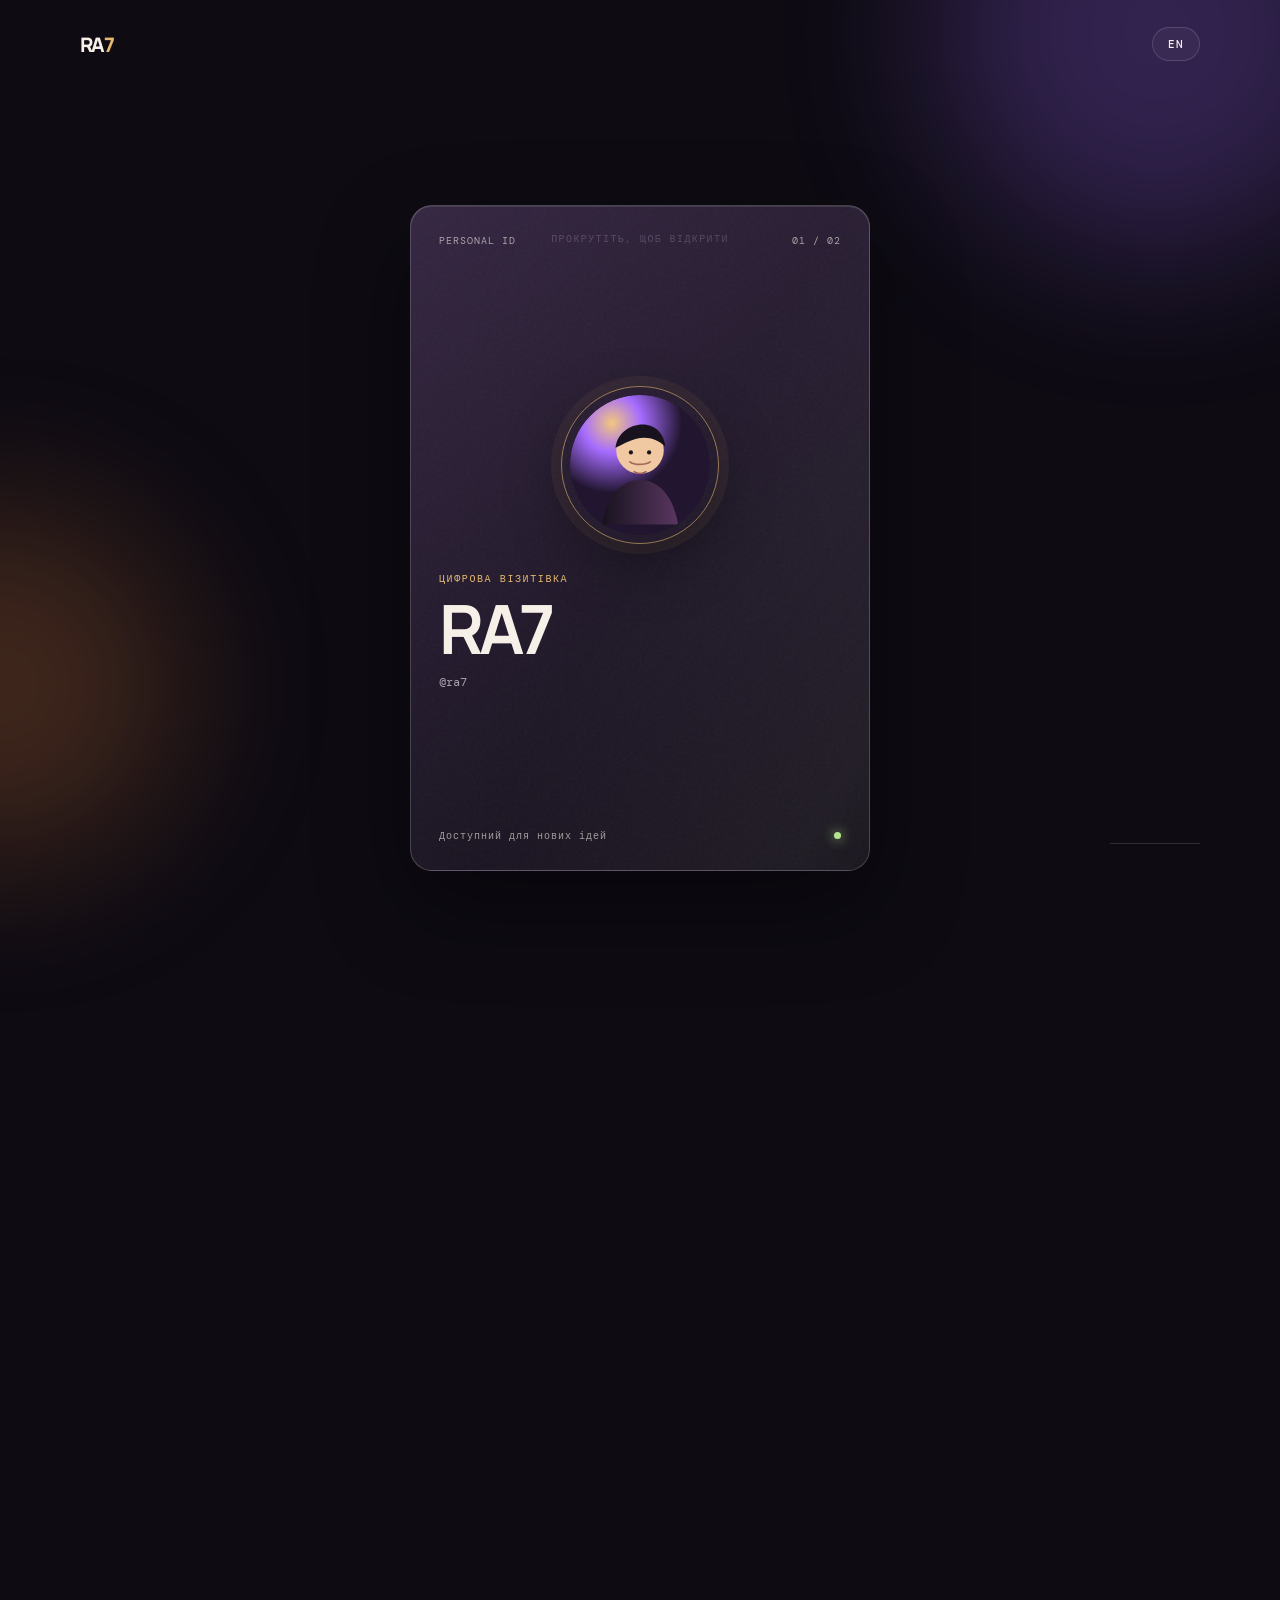
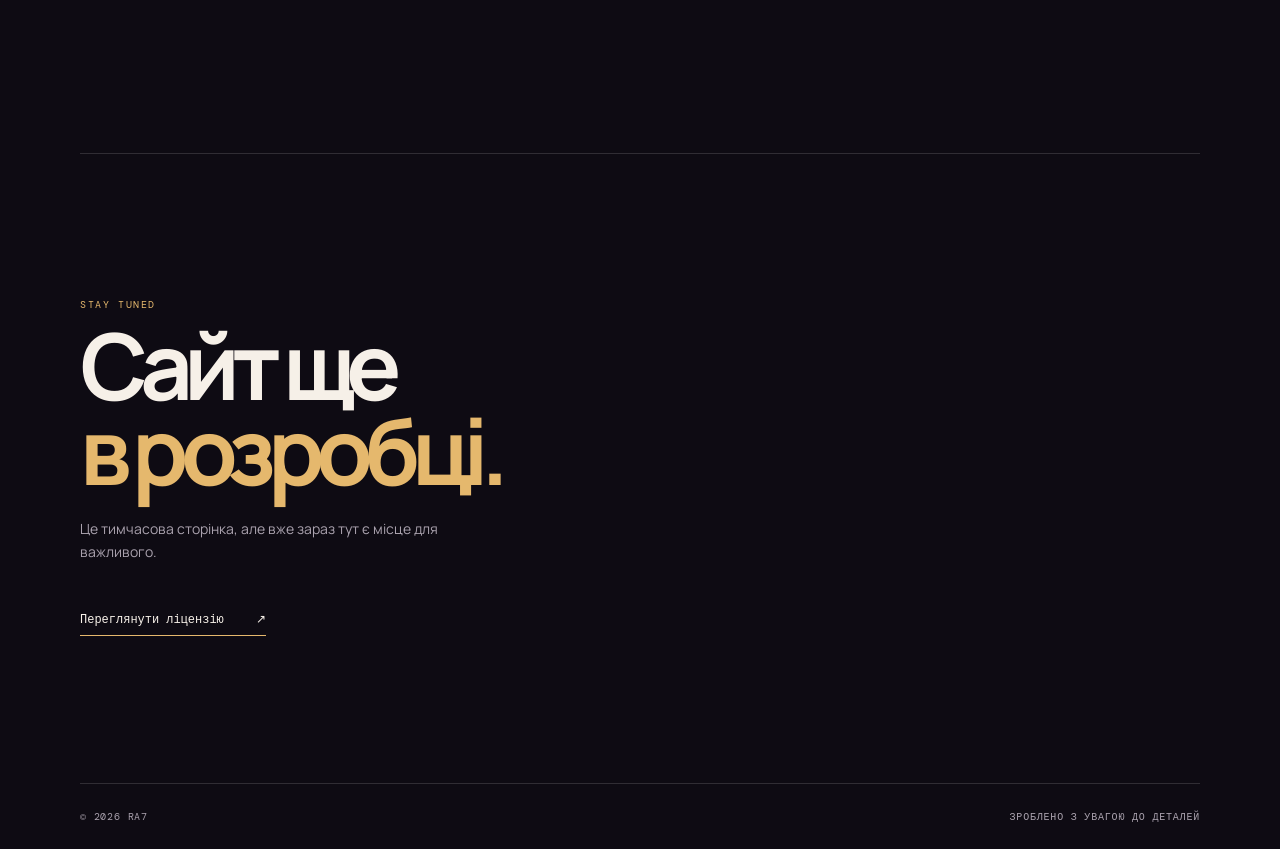
==== index.html @ 9a55452e "test" ====
<!doctype html>
<html lang="uk">
<head>
  <meta charset="UTF-8">
  <meta name="viewport" content="width=device-width, initial-scale=1.0">
  <meta name="theme-color" content="#0e0b13">
  <meta name="description" content="RA7 — персональна цифрова візитівка.">
  <link rel="manifest" href="/manifest.json">
  <link rel="icon" href="/assets/avatar.svg" type="image/svg+xml">
  <link rel="stylesheet" href="/styles.css">
  <title>RA7 — digital card</title>
</head>
<body data-page="home">
  <div class="ambient ambient-one"></div>
  <div class="ambient ambient-two"></div>
  <header class="topbar shell">
    <a class="brand" href="/" aria-label="RA7 — головна">RA<span>7</span></a>
    <button class="language-switch" type="button" aria-label="Змінити мову" data-language-toggle>EN</button>
  </header>

  <main>
    <section class="card-scroll" aria-label="Персональна картка">
      <div class="card-stage shell">
        <div class="card-hint" data-i18n="scrollHint">Прокрутіть, щоб відкрити</div>
        <article class="profile-card" data-card>
          <div class="card-face card-front">
            <div class="card-noise"></div>
            <div class="card-topline"><span>PERSONAL ID</span><span>01 / 02</span></div>
            <div class="portrait-wrap"><img src="/assets/avatar.svg" alt="Аватар профілю" data-profile-avatar></div>
            <div class="identity">
              <p class="eyebrow" data-i18n="eyebrow">Цифрова візитівка</p>
              <h1 data-profile-name>RA7</h1>
              <p class="handle" data-profile-handle>@ra7</p>
            </div>
            <div class="card-footer"><span data-i18n="available">Доступний для нових ідей</span><span class="status-dot"></span></div>
          </div>
          <div class="card-face card-back">
            <div class="card-noise"></div>
            <div class="card-topline"><span>PROFILE NOTES</span><span>02 / 02</span></div>
            <div class="back-content">
              <p class="eyebrow" data-i18n="aboutLabel">Коротко про мене</p>
              <h2 data-i18n="aboutTitle">Створюю речі,<br><em>які хочеться</em><br>відкрити.</h2>
              <p class="bio" data-i18n="bio">Розробник і дослідник цифрових продуктів. Люблю ясні інтерфейси, сильні ідеї та деталі, які залишаються з вами.</p>
              <div class="contacts">
                <a href="https://github.com/ra7" target="_blank" rel="noreferrer"><span>GitHub</span><span>↗</span></a>
                <a href="https://www.instagram.com/ruslan_a7" target="_blank" rel="noreferrer"><span>Instagram</span><span>↗</span></a>
                <a href="/license"><span data-i18n="licenseLink">Ліцензія</span><span>↗</span></a>
              </div>
            </div>
            <div class="card-footer"><span>RA7 / 2026</span><span>✦</span></div>
          </div>
        </article>
        <div class="scroll-progress"><span data-progress></span></div>
      </div>
    </section>

    <section class="under-card shell">
      <p class="section-kicker">STAY TUNED</p>
      <h2 data-i18n="buildingTitle">Сайт ще<br><em>в розробці.</em></h2>
      <p data-i18n="buildingText">Це тимчасова сторінка, але вже зараз тут є місце для важливого.</p>
      <a class="text-link" href="/license"><span data-i18n="readLicense">Переглянути ліцензію</span><span>↗</span></a>
    </section>
  </main>

  <footer class="site-footer shell"><span>© 2026 RA7</span><span data-i18n="footerText">Зроблено з увагою до деталей</span></footer>
  <script src="/app.js" defer></script>
</body>
</html>
---- styles.css ----
@import url('https://fonts.googleapis.com/css2?family=DM+Mono:wght@400;500&family=Manrope:wght@400;500;600;700;800&display=swap');

:root { --ink: #f6f0e8; --muted: #aaa2ae; --bg: #0e0b13; --panel: rgba(31, 24, 39, .66); --line: rgba(255,255,255,.14); --gold: #e5b86d; --violet: #9d6aff; --ease: cubic-bezier(.22,.61,.36,1); }
* { box-sizing: border-box; }
html { scroll-behavior: smooth; }
body { margin: 0; min-width: 320px; color: var(--ink); background: var(--bg); font-family: 'Manrope', sans-serif; overflow-x: hidden; }
a { color: inherit; text-decoration: none; }
button { font: inherit; color: inherit; }
.shell { width: min(1120px, calc(100% - 48px)); margin: 0 auto; }
.ambient { position: fixed; z-index: -1; pointer-events: none; filter: blur(80px); opacity: .25; border-radius: 50%; }
.ambient-one { width: 35vw; height: 35vw; top: -15vw; right: -8vw; background: var(--violet); }
.ambient-two { width: 28vw; height: 28vw; bottom: 4vh; left: -14vw; background: #d77c39; }
.topbar { height: 88px; display: flex; justify-content: space-between; align-items: center; position: relative; z-index: 2; }
.brand { font-size: 20px; font-weight: 800; letter-spacing: -.08em; }
.brand span { color: var(--gold); }
.language-switch { cursor: pointer; border: 1px solid var(--line); background: rgba(255,255,255,.04); border-radius: 99px; padding: 9px 15px; font: 500 11px 'DM Mono', monospace; letter-spacing: .1em; transition: .25s ease; }
.language-switch:hover { border-color: var(--gold); color: var(--gold); }
.card-scroll { height: 185vh; }
.card-stage { position: sticky; top: 0; height: 100vh; display: grid; place-items: center; perspective: 1800px; }
.card-hint { position: absolute; top: 16vh; color: var(--muted); font: 10px 'DM Mono', monospace; letter-spacing: .14em; text-transform: uppercase; transition: opacity .4s; }
.profile-card { width: min(460px, calc(100vw - 48px)); aspect-ratio: .69; position: relative; transform-style: preserve-3d; transform: rotateY(calc(var(--turn, 0) * 180deg)) rotateX(calc(var(--tilt, 0) * 1deg)) translateY(calc(var(--lift, 0) * -1px)); transition: transform .1s linear; }
.card-face { position: absolute; inset: 0; border: 1px solid rgba(255,255,255,.22); border-radius: 22px; overflow: hidden; backface-visibility: hidden; display: flex; flex-direction: column; padding: 28px; background: linear-gradient(145deg, rgba(68,49,84,.72), rgba(16,13,21,.86)); box-shadow: 0 35px 90px rgba(0,0,0,.42), inset 0 1px 0 rgba(255,255,255,.1); }
.card-face::after { content: ''; position: absolute; inset: 0; opacity: .11; pointer-events: none; background-image: linear-gradient(120deg, transparent 28%, rgba(255,255,255,.5) 50%, transparent 72%); background-size: 250% 100%; animation: sheen 8s var(--ease) infinite; }
.card-back { transform: rotateY(180deg); background: linear-gradient(145deg, rgba(28,23,39,.95), rgba(57,38,54,.78)); }
.card-noise { position: absolute; inset: 0; opacity: .07; background-image: url("data:image/svg+xml,%3Csvg viewBox='0 0 180 180' xmlns='http://www.w3.org/2000/svg'%3E%3Cfilter id='n'%3E%3CfeTurbulence type='fractalNoise' baseFrequency='.8' numOctaves='3' stitchTiles='stitch'/%3E%3C/filter%3E%3Crect width='100%25' height='100%25' filter='url(%23n)' opacity='.55'/%3E%3C/svg%3E"); pointer-events: none; }
.card-topline, .card-footer { position: relative; z-index: 1; display: flex; justify-content: space-between; font: 10px 'DM Mono', monospace; letter-spacing: .1em; color: rgba(246,240,232,.62); }
.portrait-wrap { position: relative; z-index: 1; width: 158px; height: 158px; margin: auto auto 28px; border: 1px solid rgba(229,184,109,.6); padding: 8px; border-radius: 50%; box-shadow: 0 0 0 10px rgba(229,184,109,.06), 0 20px 55px rgba(0,0,0,.35); }
.portrait-wrap img { display: block; width: 100%; height: 100%; border-radius: 50%; object-fit: cover; }
.identity { position: relative; z-index: 1; }
.eyebrow, .section-kicker { margin: 0 0 12px; color: var(--gold); font: 10px 'DM Mono', monospace; letter-spacing: .16em; text-transform: uppercase; }
h1, h2, p { margin-top: 0; }
.identity h1 { margin: 0; font-size: clamp(44px, 8vw, 68px); line-height: .92; letter-spacing: -.08em; }
.handle { margin: 14px 0 0; color: var(--muted); font: 12px 'DM Mono', monospace; }
.card-footer { margin-top: auto; align-items: center; }
.status-dot { width: 7px; height: 7px; display: block; border-radius: 50%; background: #b4e58e; box-shadow: 0 0 12px #b4e58e; }
.back-content { position: relative; z-index: 1; margin: auto 0; }
.back-content h2 { margin: 0 0 24px; font-size: clamp(30px, 5vw, 43px); line-height: 1.03; letter-spacing: -.07em; }
em { color: var(--gold); font-style: normal; }
.bio { max-width: 320px; color: var(--muted); font-size: 13px; line-height: 1.65; }
.contacts { margin-top: 30px; border-top: 1px solid var(--line); }
.contacts a { display: flex; justify-content: space-between; padding: 13px 0; border-bottom: 1px solid var(--line); font-size: 12px; transition: color .2s; }
.contacts a:hover, .text-link:hover { color: var(--gold); }
.scroll-progress { position: absolute; right: 0; bottom: 16vh; height: 1px; width: 90px; background: var(--line); }
.scroll-progress span { display: block; width: 0; height: 100%; background: var(--gold); }
.under-card { min-height: 70vh; padding: 16vh 0 10vh; border-top: 1px solid var(--line); }
.under-card h2 { max-width: 600px; margin-bottom: 25px; font-size: clamp(44px, 8vw, 92px); line-height: .92; letter-spacing: -.09em; }
.under-card > p:not(.section-kicker) { max-width: 360px; color: var(--muted); line-height: 1.65; font-size: 14px; }
.text-link { display: inline-flex; gap: 32px; margin-top: 34px; padding-bottom: 8px; border-bottom: 1px solid var(--gold); font: 12px 'DM Mono', monospace; }
.site-footer { display: flex; justify-content: space-between; padding: 26px 0; color: var(--muted); border-top: 1px solid var(--line); font: 10px 'DM Mono', monospace; letter-spacing: .08em; text-transform: uppercase; }
.license-page { min-height: calc(100vh - 150px); padding: 12vh 0 14vh; }
.license-heading { max-width: 720px; margin-bottom: 68px; }
.license-heading h1 { margin-bottom: 18px; font-size: clamp(56px, 11vw, 130px); line-height: .85; letter-spacing: -.1em; }
.license-heading > p:last-child { color: var(--muted); }
.license-paper { max-width: 760px; padding: clamp(28px, 6vw, 68px); border: 1px solid var(--line); border-radius: 16px; background: var(--panel); backdrop-filter: blur(20px); line-height: 1.75; color: #d7cfdc; }
.license-paper h1, .license-paper h2, .license-paper h3 { color: var(--ink); line-height: 1.1; letter-spacing: -.04em; }
.license-paper h1 { font-size: 34px; } .license-paper h2 { margin-top: 40px; font-size: 23px; }
.license-paper a { color: var(--gold); text-decoration: underline; text-underline-offset: 4px; }
.license-paper ul { padding-left: 20px; }
.floating-home, .floating-top { position: fixed; right: 24px; z-index: 3; display: inline-flex; gap: 15px; align-items: center; border: 1px solid var(--line); border-radius: 99px; background: rgba(18,14,24,.8); backdrop-filter: blur(16px); padding: 12px 17px; font: 11px 'DM Mono', monospace; transition: .25s ease; }
.floating-home { bottom: 24px; } .floating-top { bottom: 76px; cursor: pointer; opacity: 0; transform: translateY(10px); pointer-events: none; } .floating-top.is-visible { opacity: 1; transform: none; pointer-events: auto; }
.floating-home:hover, .floating-top:hover { border-color: var(--gold); color: var(--gold); }
@keyframes sheen { 0%, 35% { background-position: 150% 0; } 65%, 100% { background-position: -150% 0; } }
@media (max-width: 600px) { .shell { width: min(100% - 32px, 1120px); } .topbar { height: 72px; } .card-face { padding: 22px; } .portrait-wrap { width: 125px; height: 125px; } .card-hint { top: 11vh; } .scroll-progress { right: 16px; bottom: 12vh; width: 60px; } .site-footer { gap: 20px; flex-direction: column; } .license-page { padding-top: 8vh; } .license-heading { margin-bottom: 40px; } .floating-home, .floating-top { right: 16px; } }
@media (prefers-reduced-motion: reduce) { html { scroll-behavior: auto; } *, *::before, *::after { animation-duration: .01ms !important; transition-duration: .01ms !important; } }
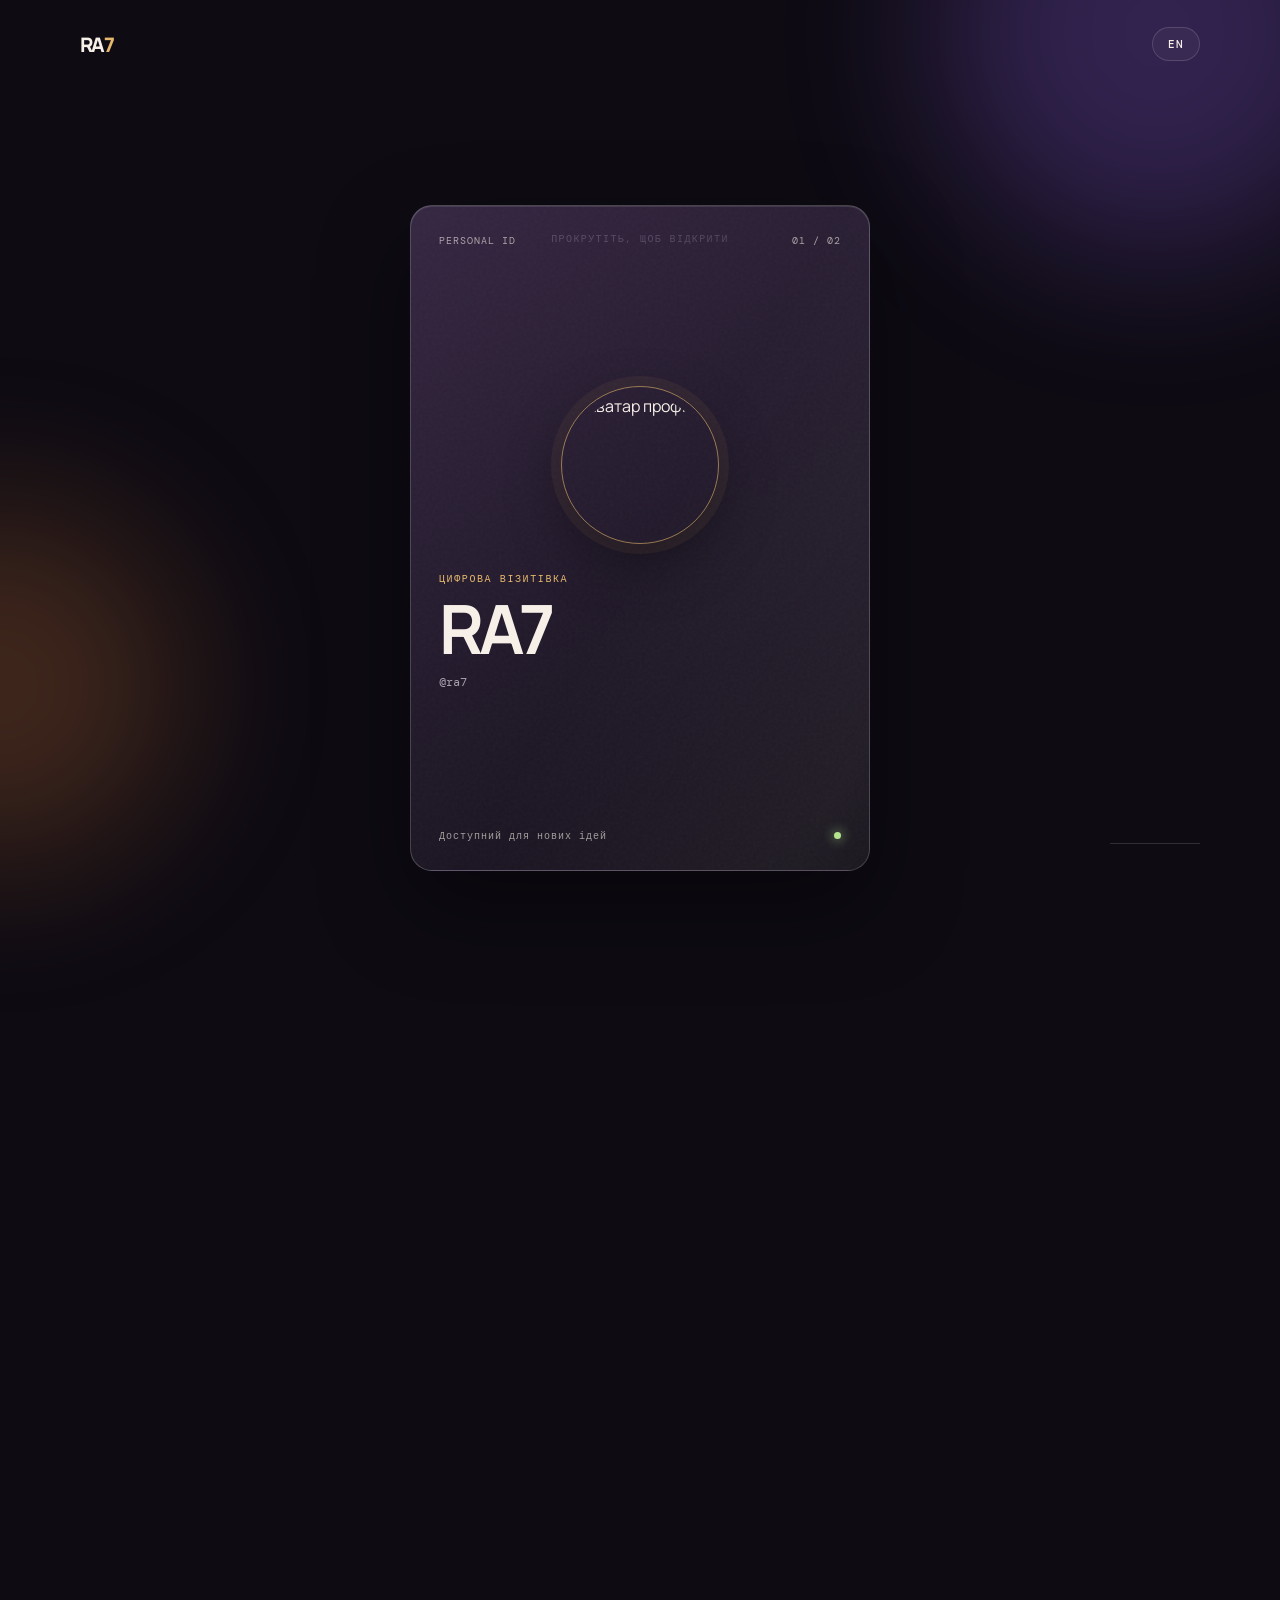
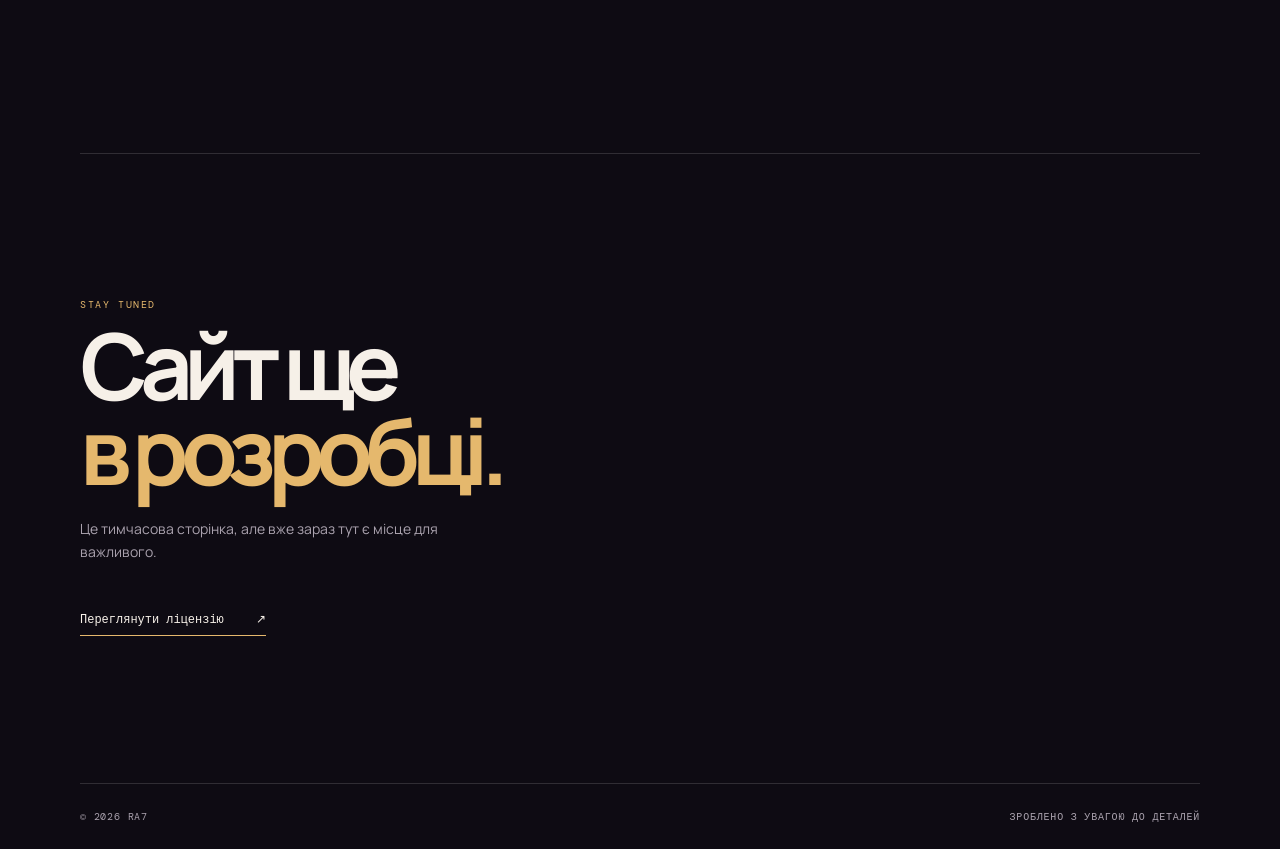
==== commit 942d0da2: "2" ====
--- a/index.html
+++ b/index.html
@@ -26,7 +26,7 @@
           <div class="card-face card-front">
             <div class="card-noise"></div>
             <div class="card-topline"><span>PERSONAL ID</span><span>01 / 02</span></div>
-            <div class="portrait-wrap"><img src="/assets/avatar.svg" alt="Аватар профілю" data-profile-avatar></div>
+            <div class="portrait-wrap"><img src="https://avatars.githubusercontent.com/u/169072120?v=4" alt="Аватар профілю" data-profile-avatar></div>
             <div class="identity">
               <p class="eyebrow" data-i18n="eyebrow">Цифрова візитівка</p>
               <h1 data-profile-name>RA7</h1>
@@ -42,7 +42,7 @@
               <h2 data-i18n="aboutTitle">Створюю речі,<br><em>які хочеться</em><br>відкрити.</h2>
               <p class="bio" data-i18n="bio">Розробник і дослідник цифрових продуктів. Люблю ясні інтерфейси, сильні ідеї та деталі, які залишаються з вами.</p>
               <div class="contacts">
-                <a href="https://github.com/ra7" target="_blank" rel="noreferrer"><span>GitHub</span><span>↗</span></a>
+                <a href="https://github.com/Ruslan-A7" target="_blank" rel="noreferrer"><span>GitHub</span><span>↗</span></a>
                 <a href="https://www.instagram.com/ruslan_a7" target="_blank" rel="noreferrer"><span>Instagram</span><span>↗</span></a>
                 <a href="/license"><span data-i18n="licenseLink">Ліцензія</span><span>↗</span></a>
               </div>
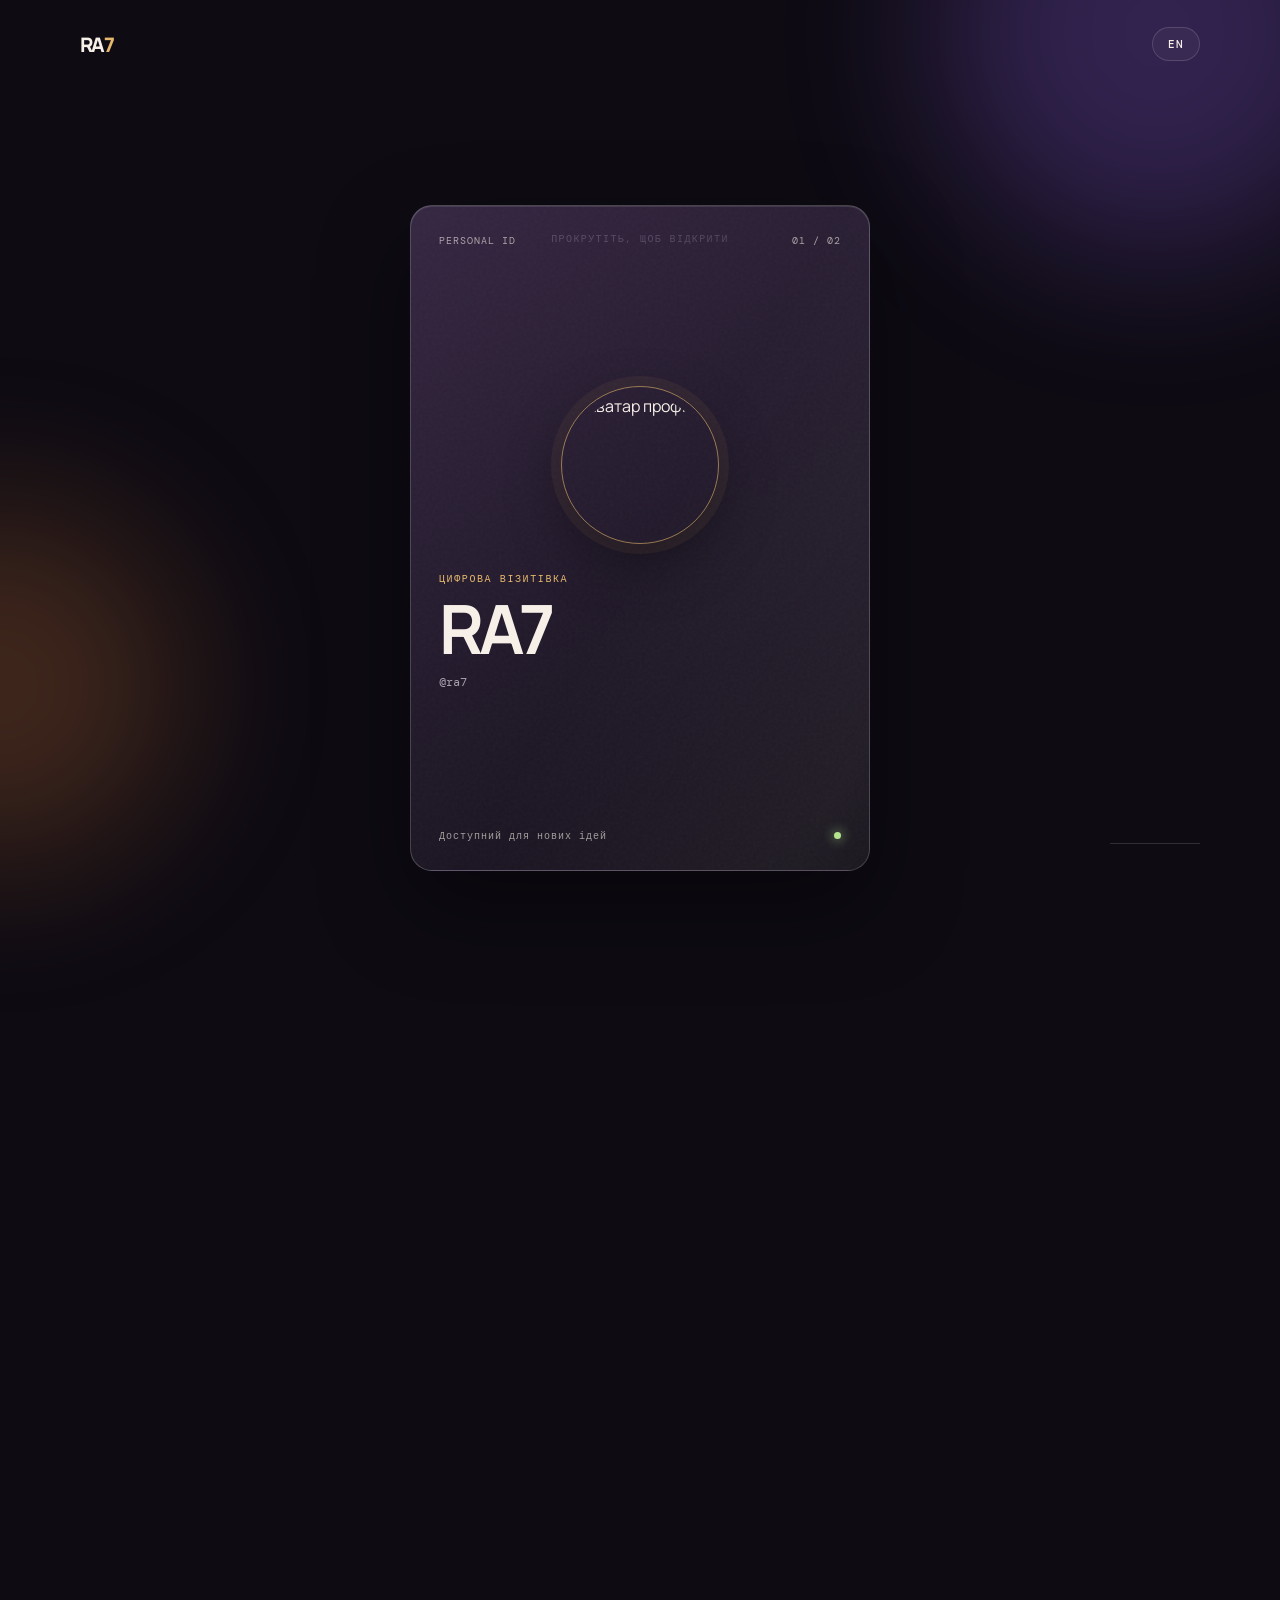
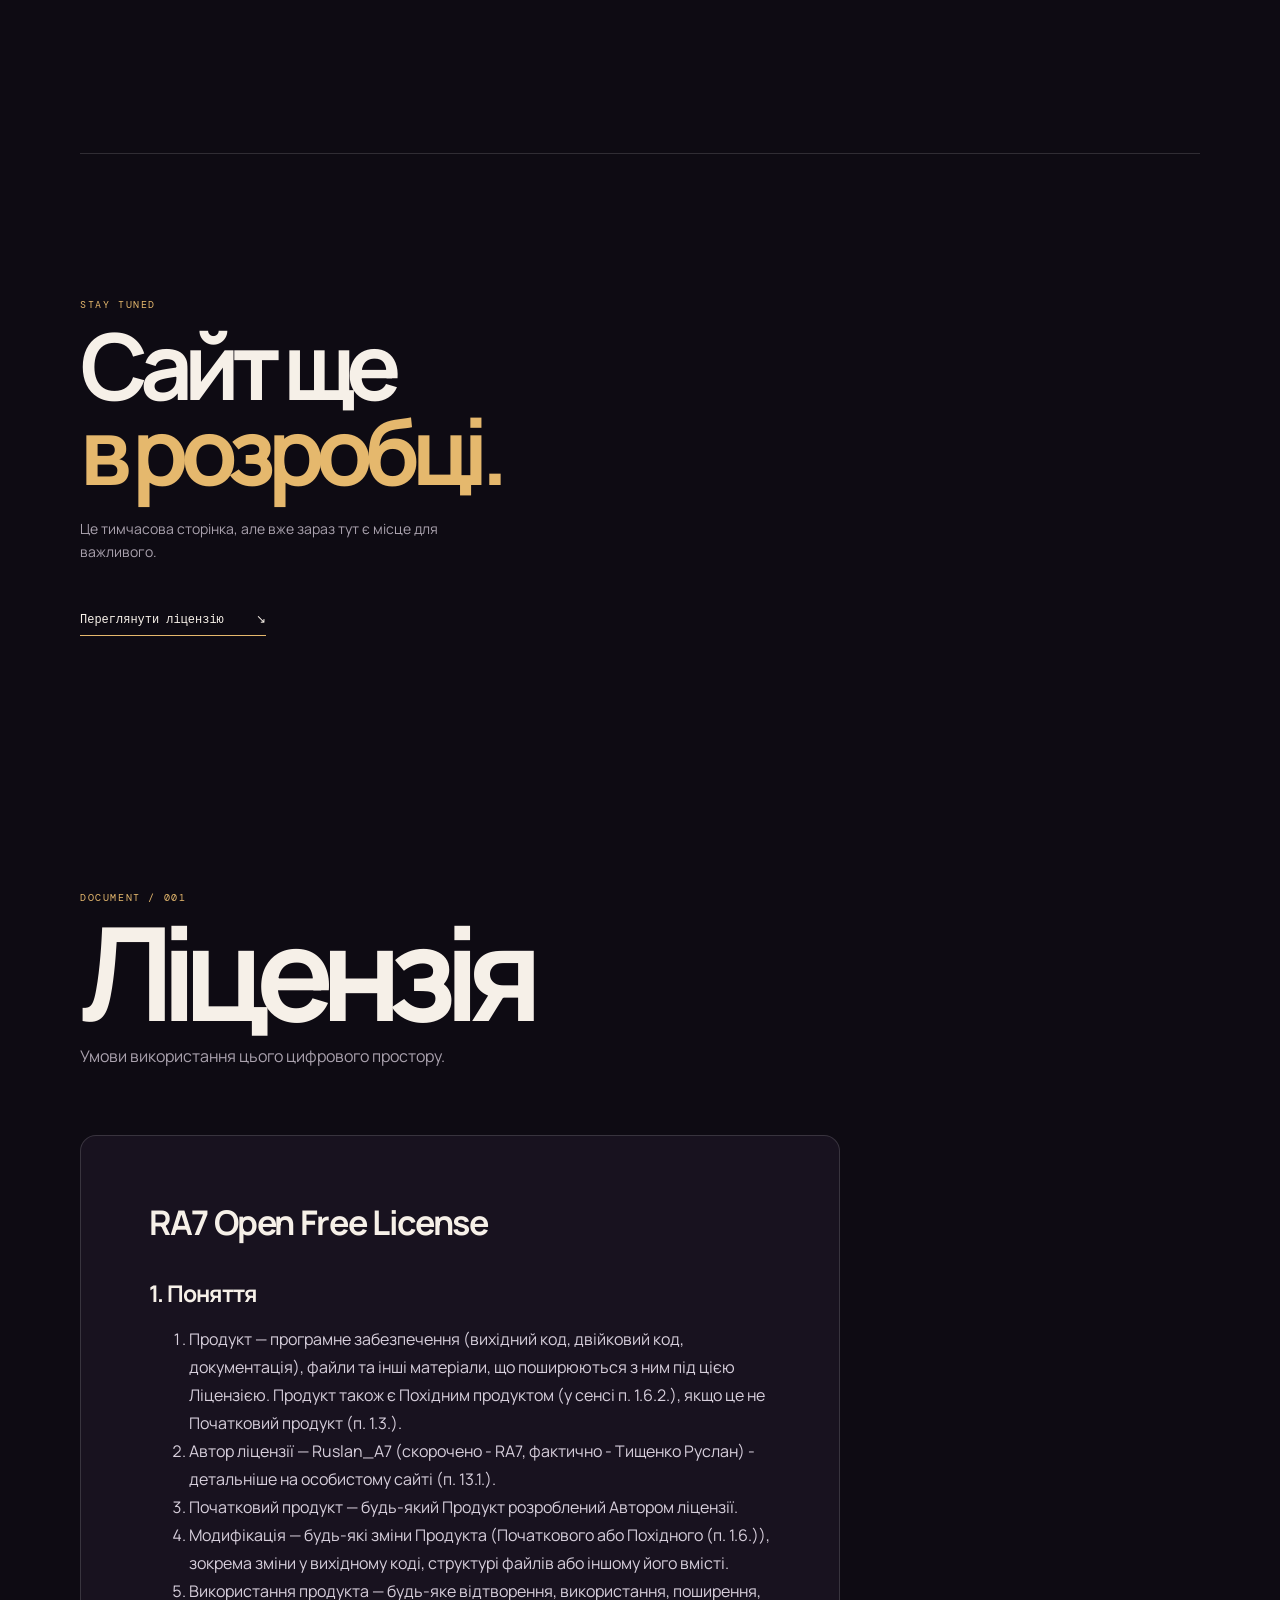
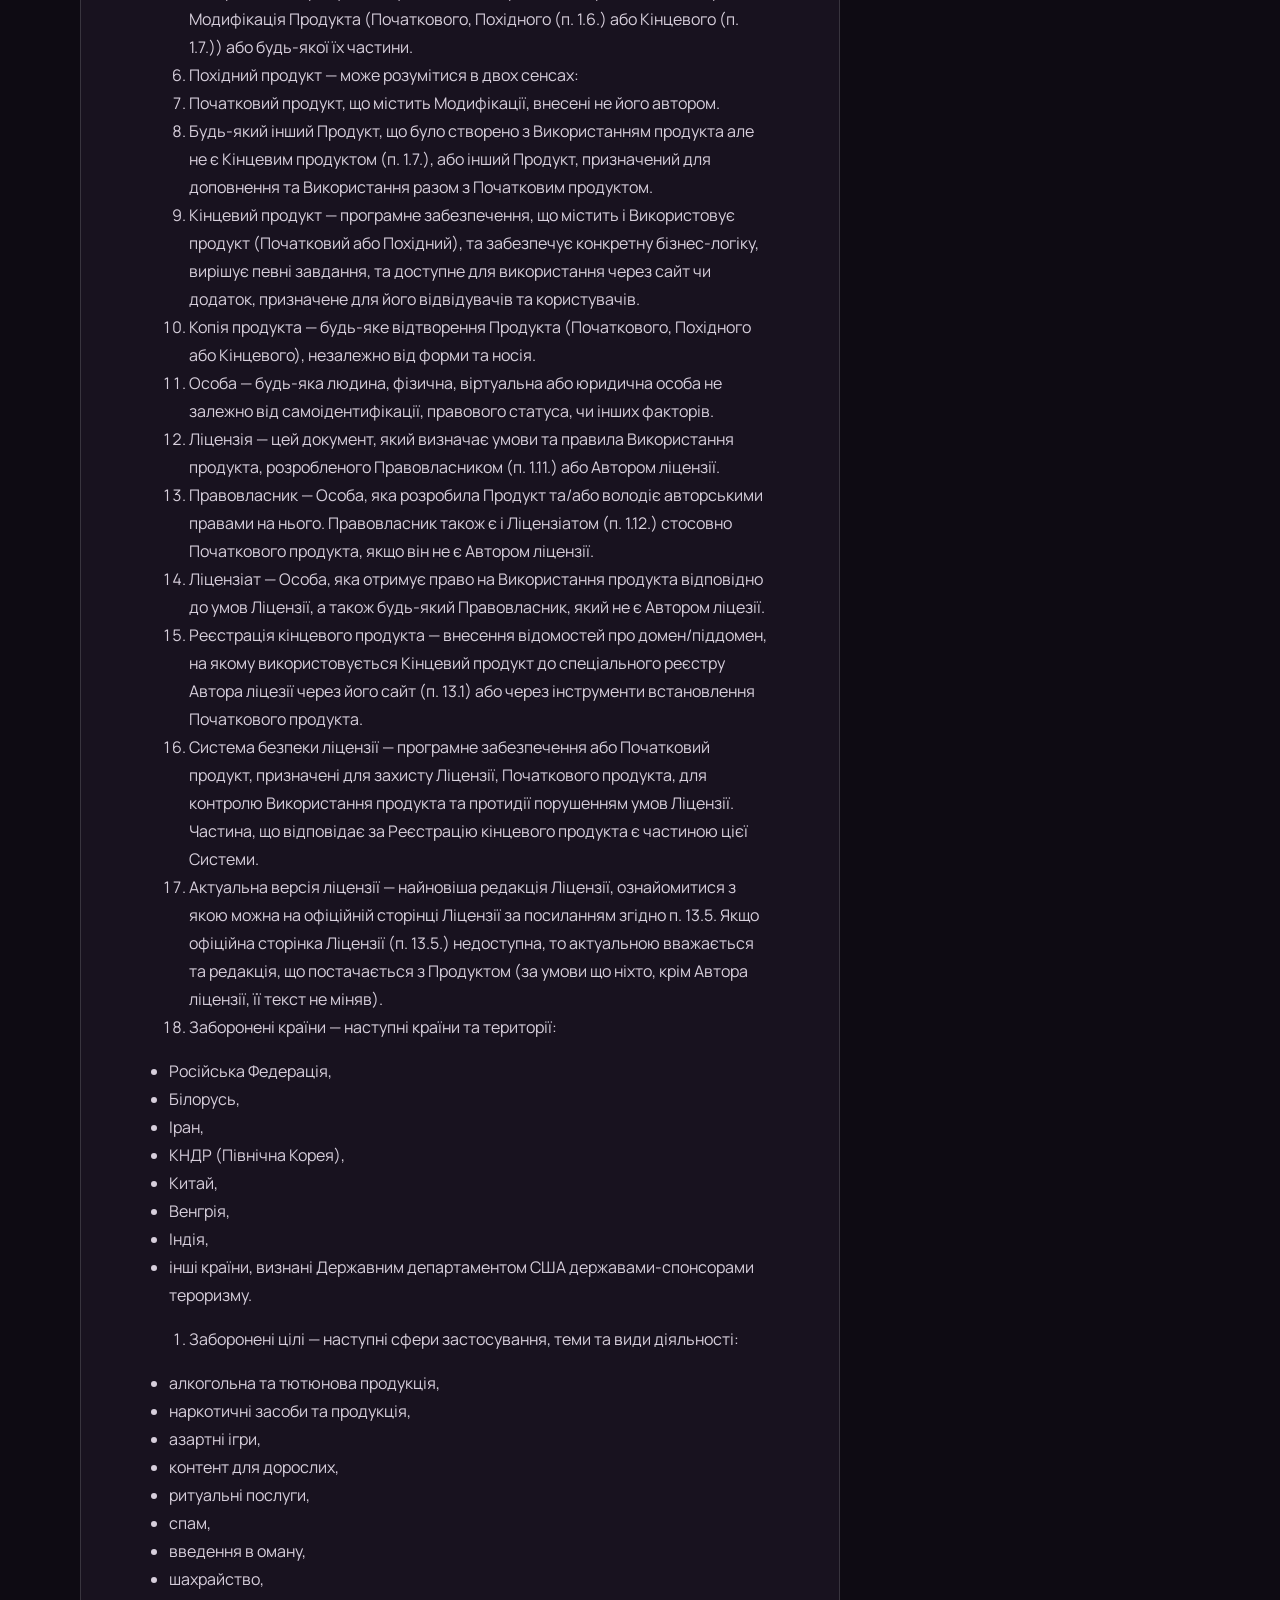
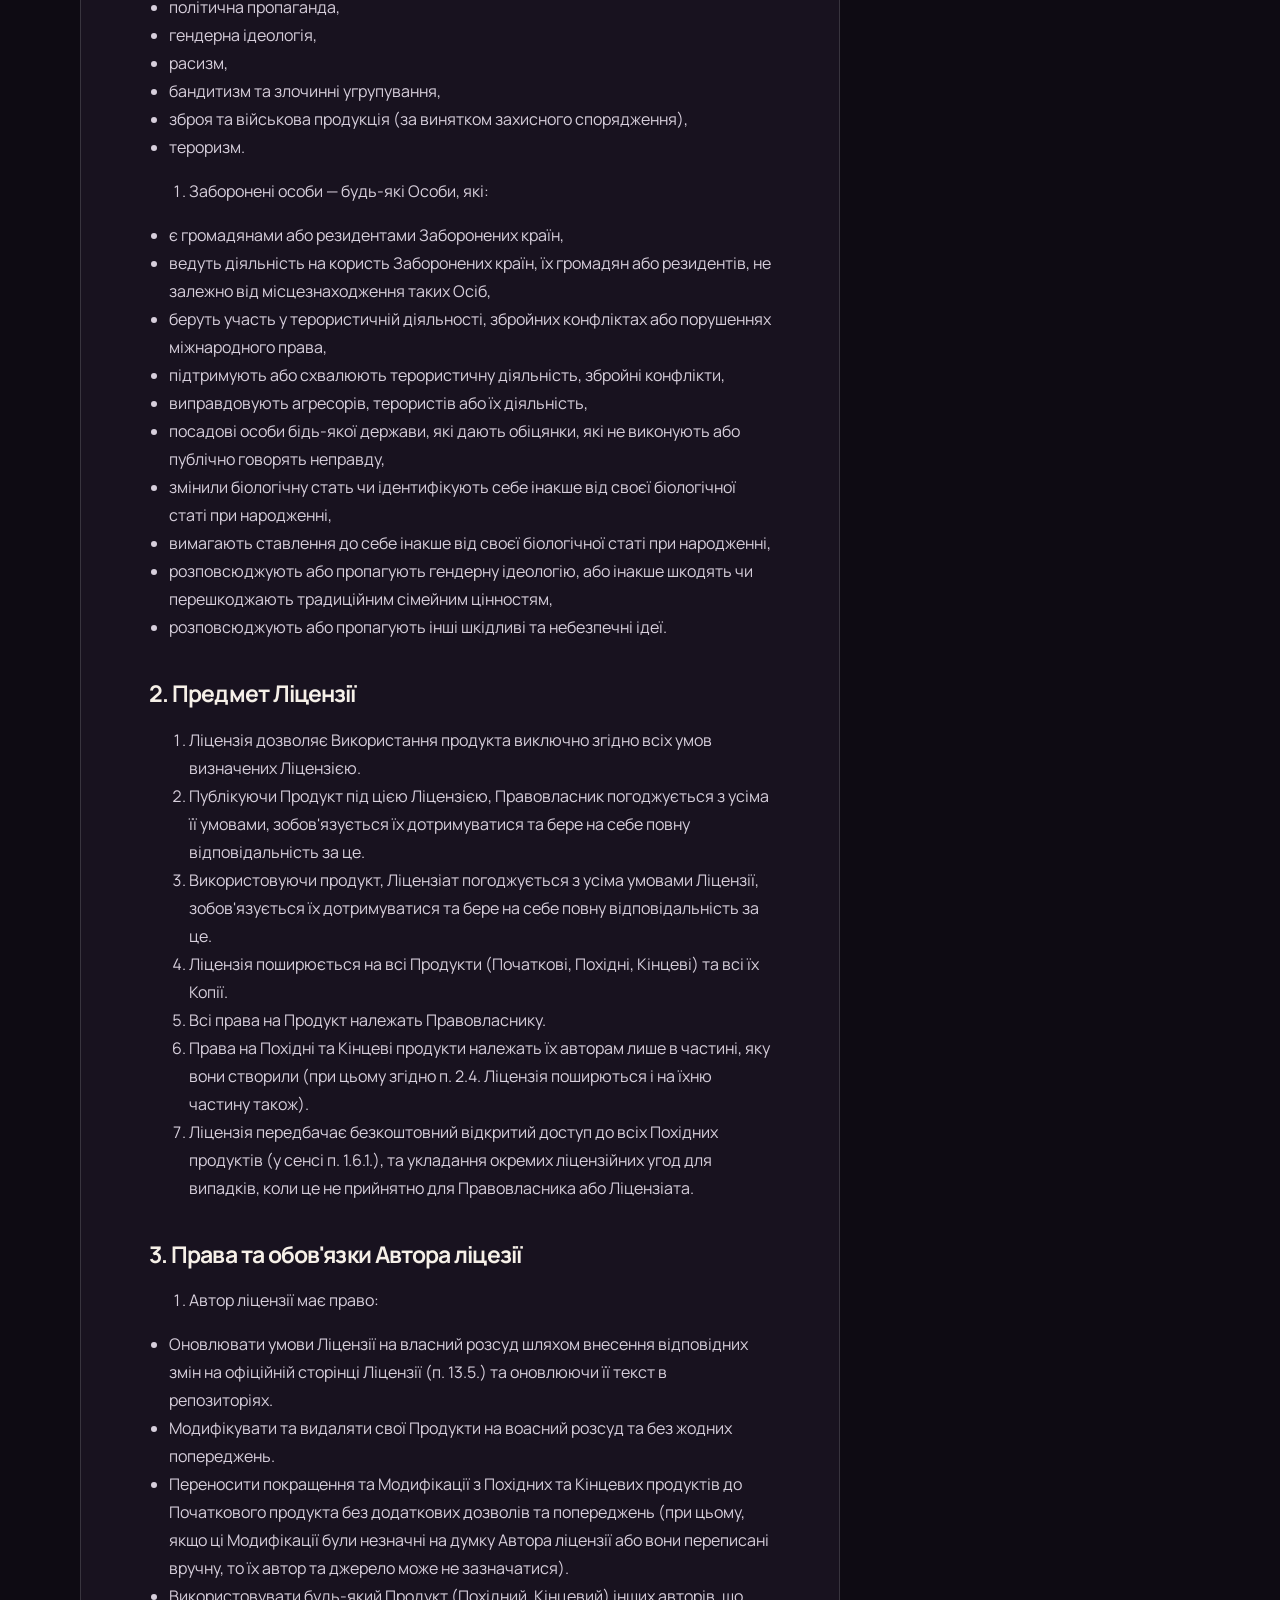
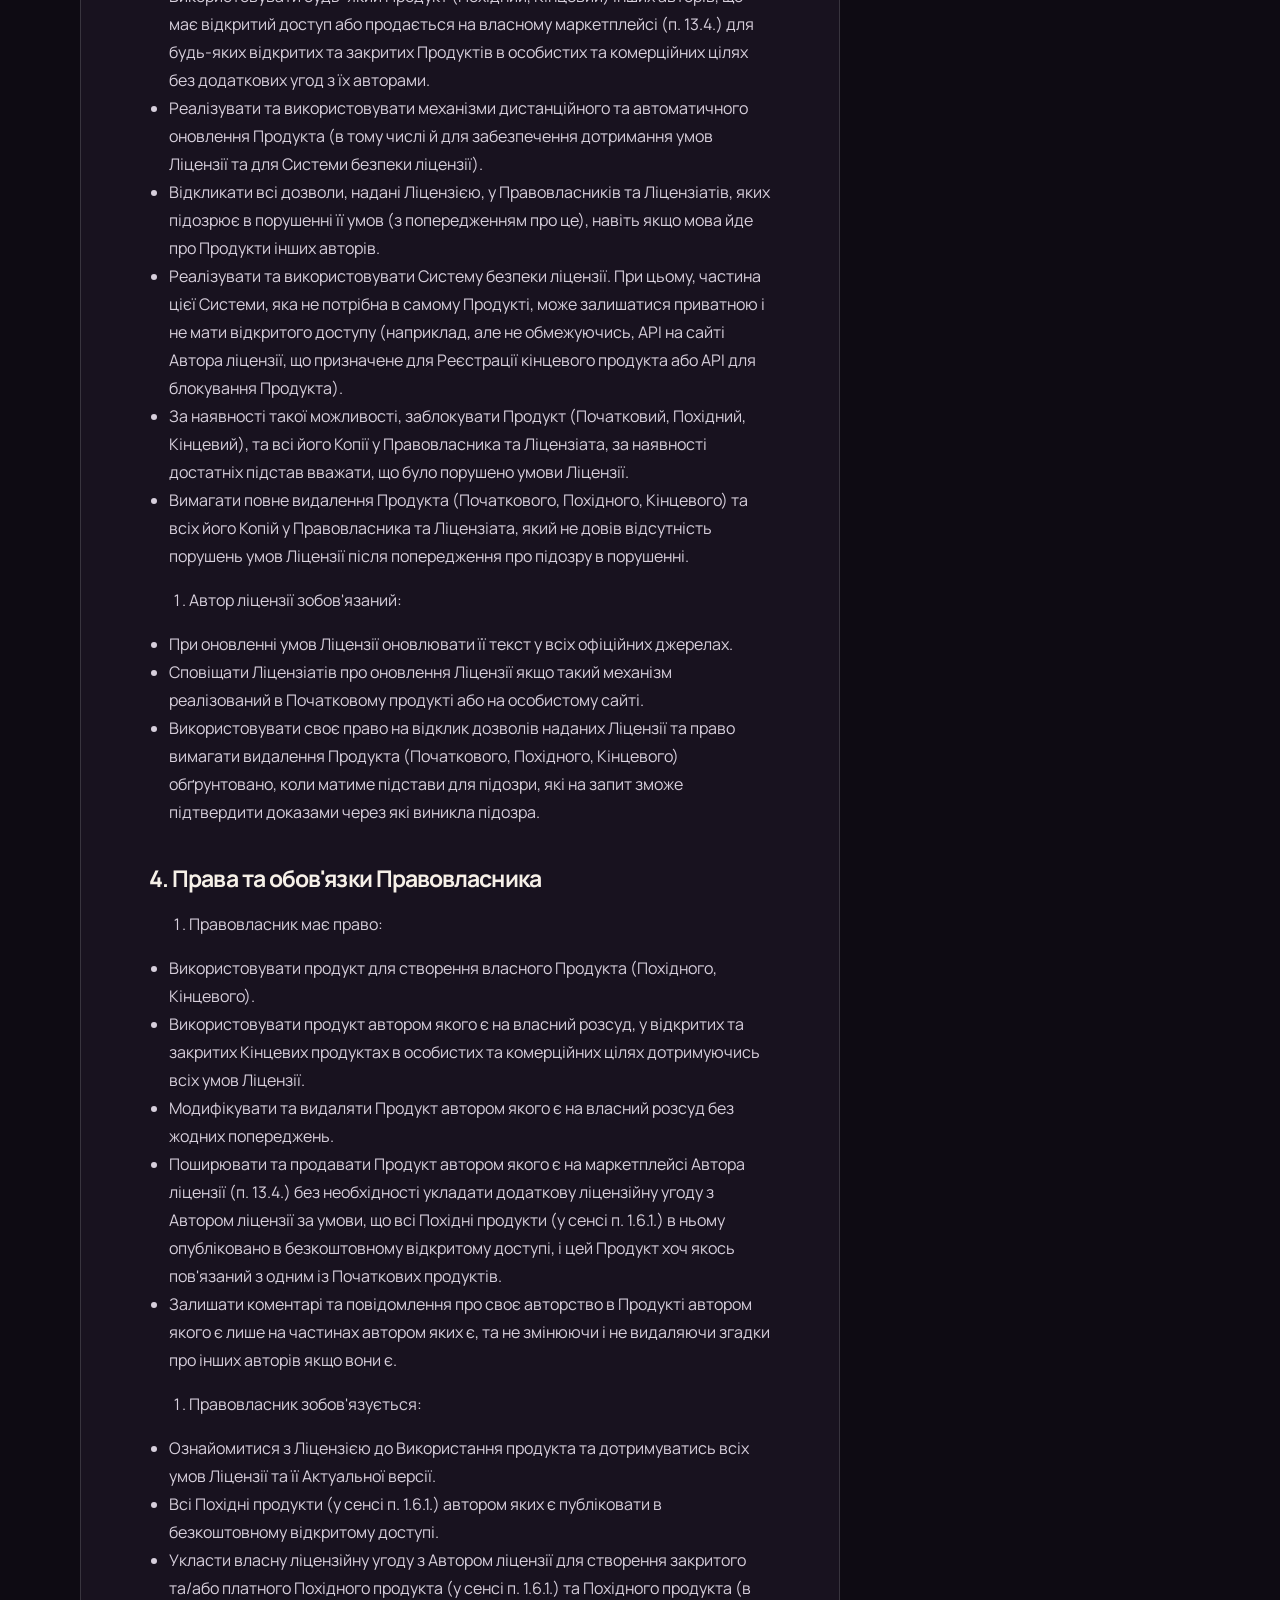
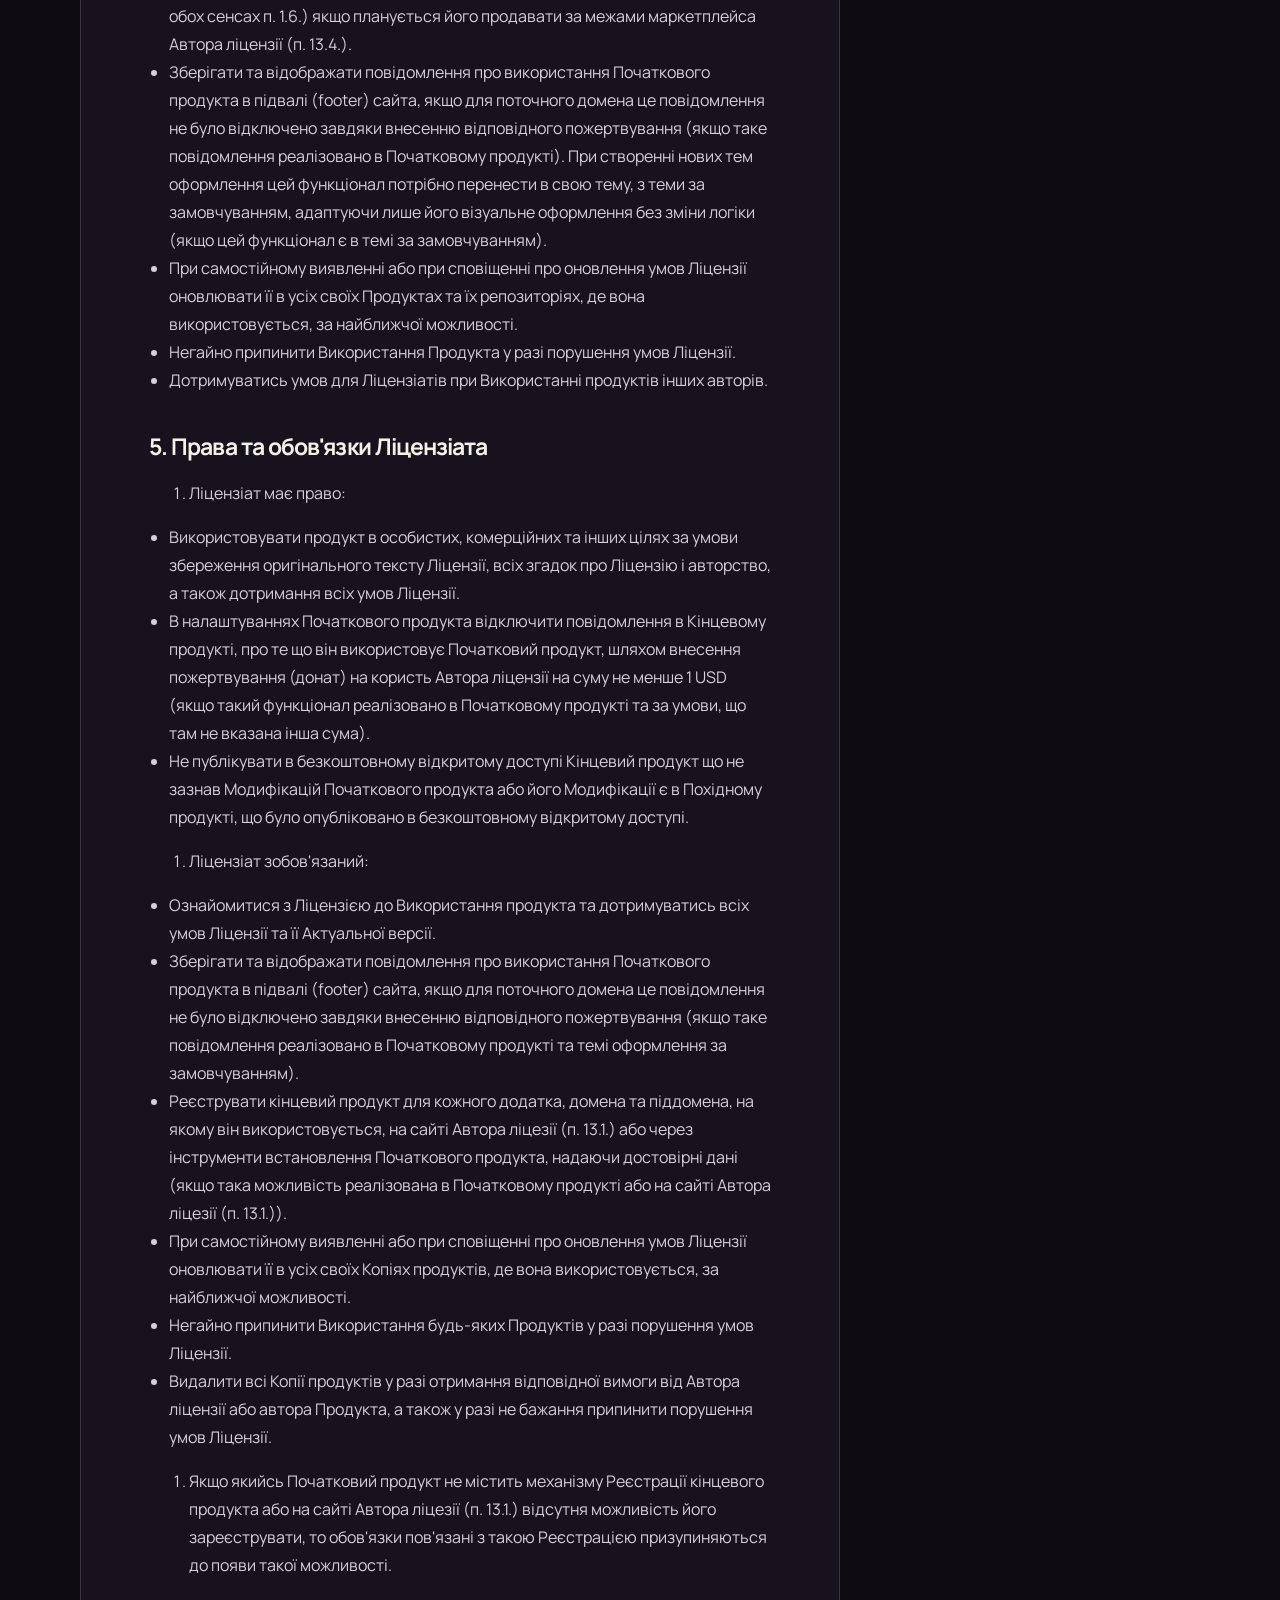
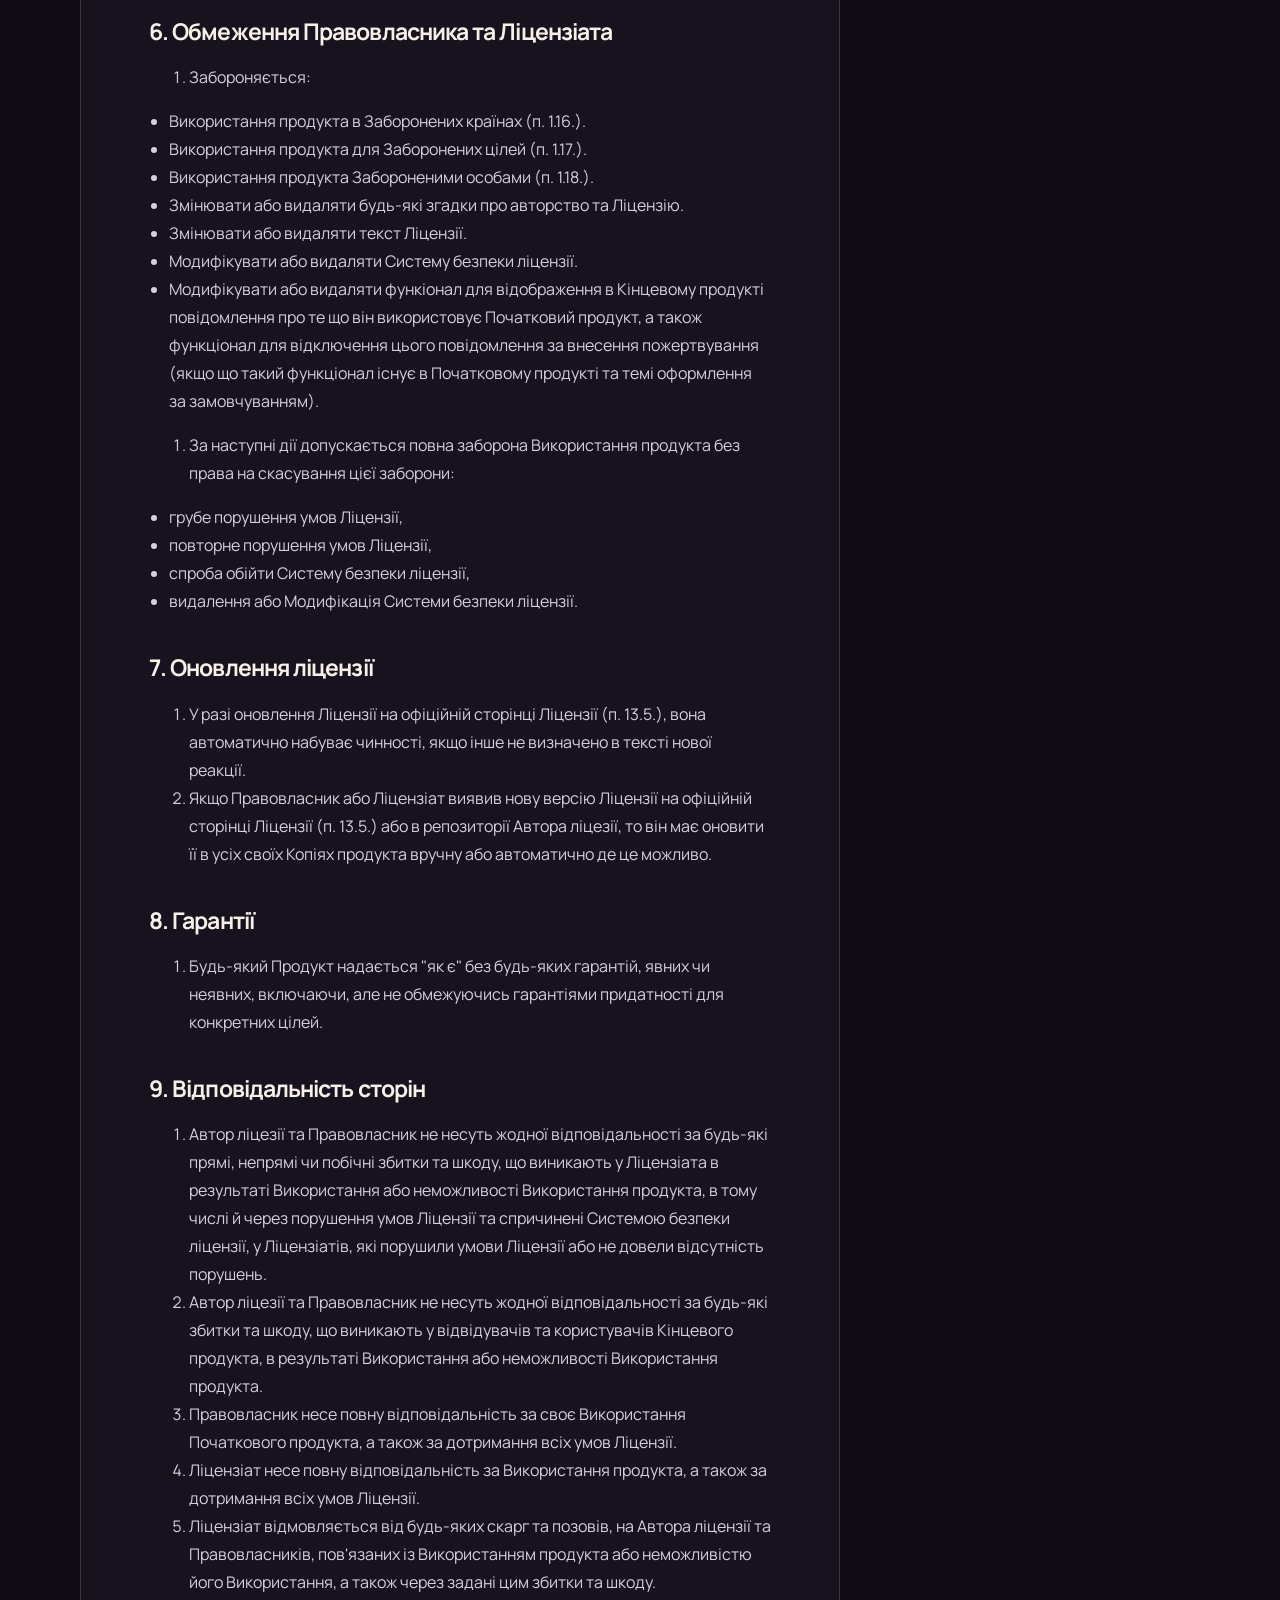
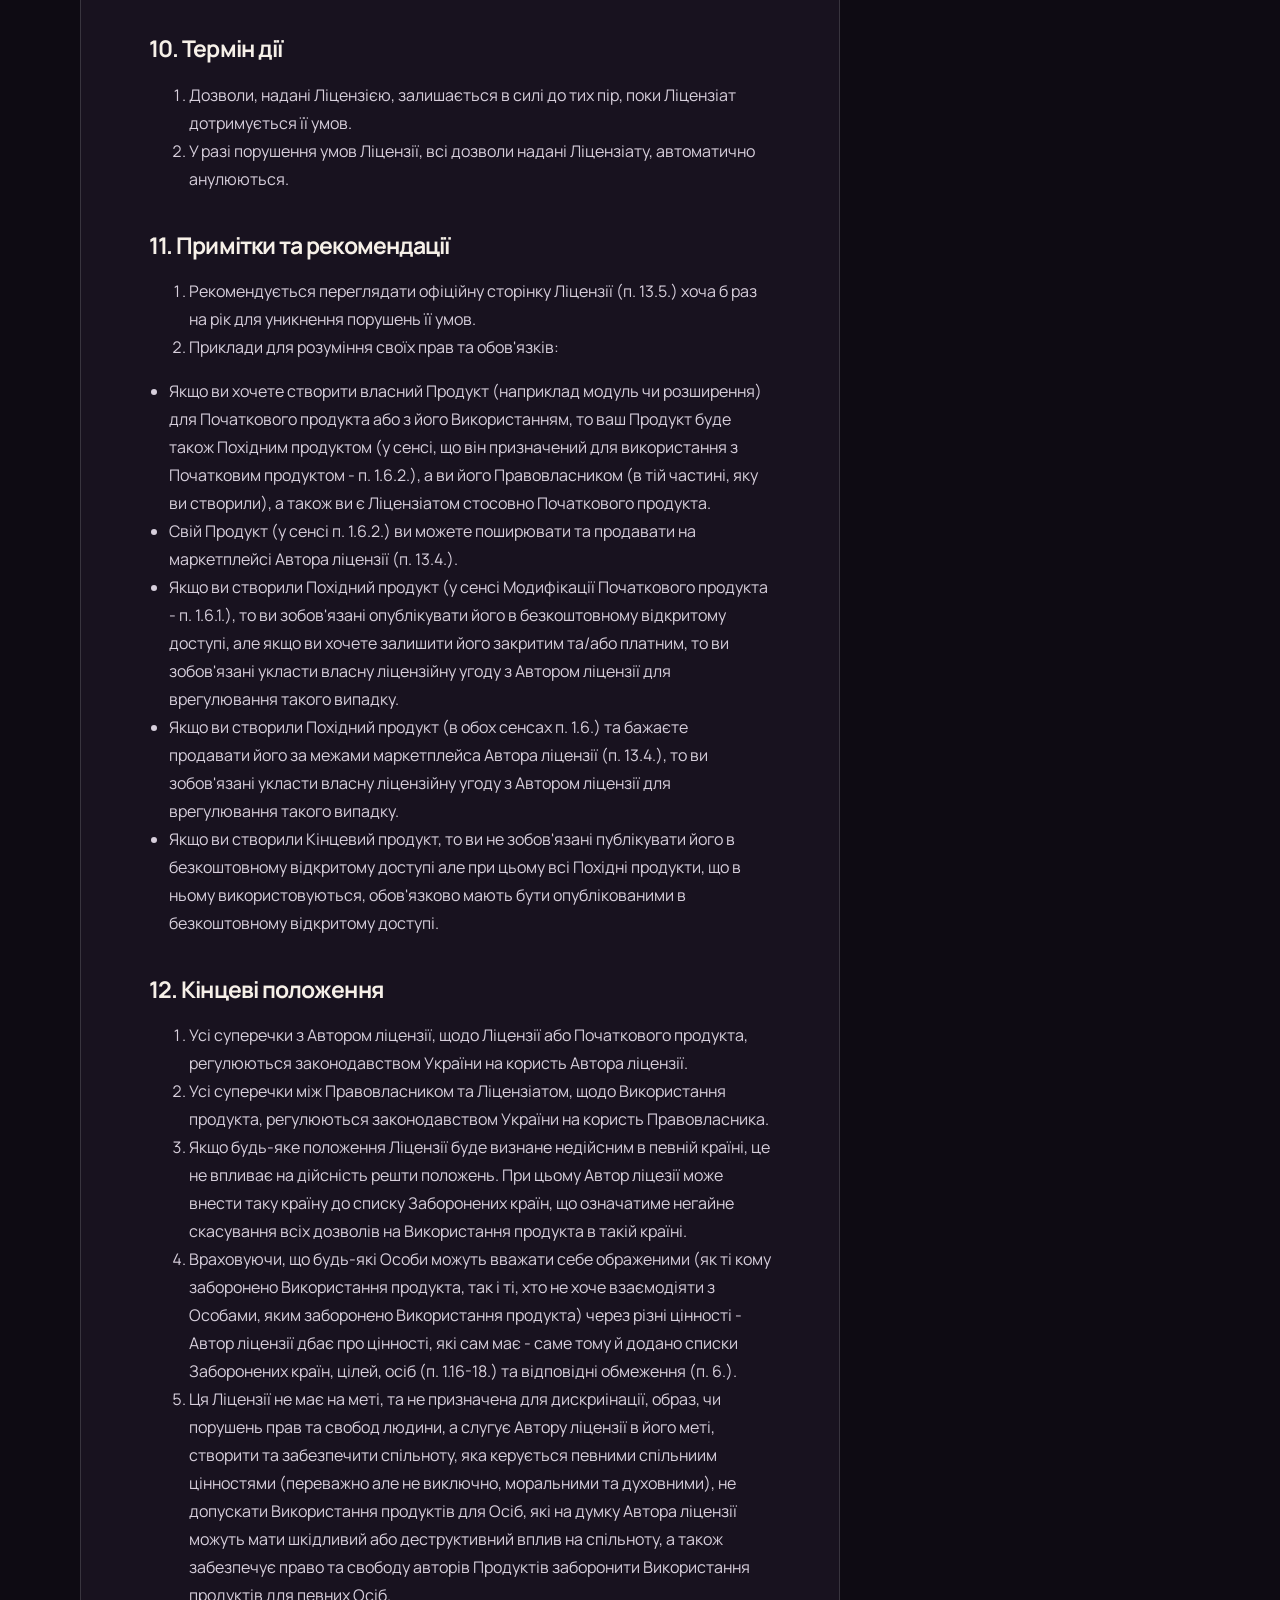
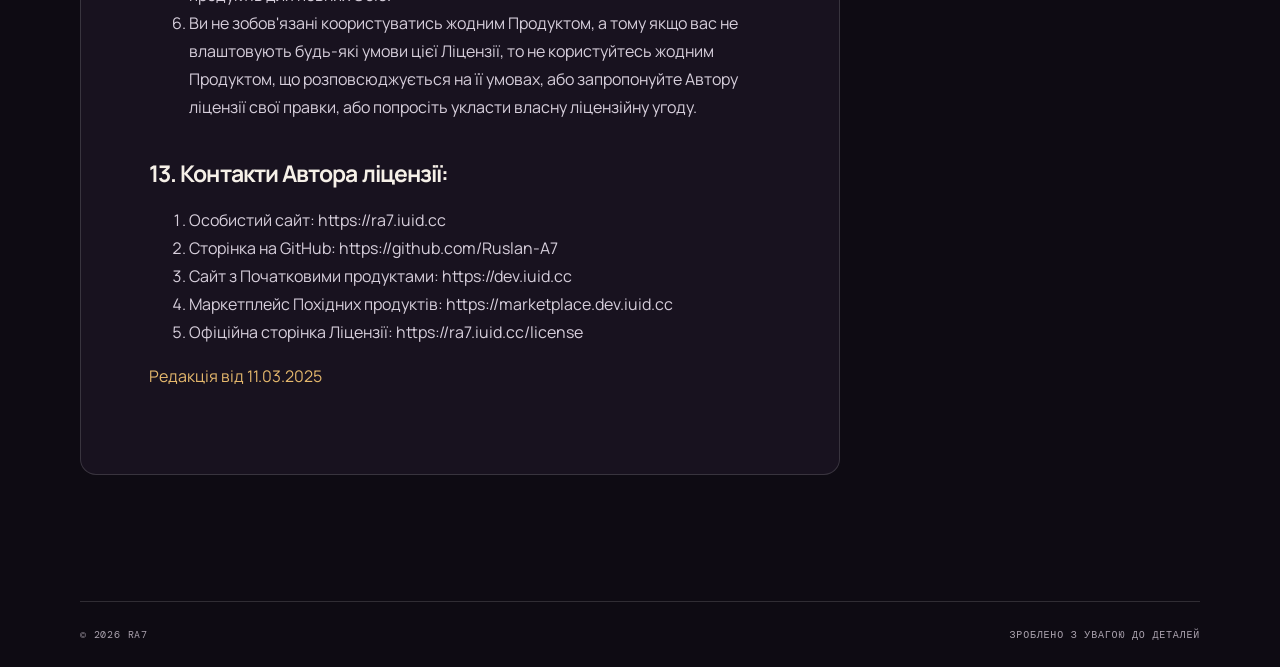
==== commit 42a74ca8: "ok" ====
--- a/index.html
+++ b/index.html
@@ -44,7 +44,7 @@
               <div class="contacts">
                 <a href="https://github.com/Ruslan-A7" target="_blank" rel="noreferrer"><span>GitHub</span><span>↗</span></a>
                 <a href="https://www.instagram.com/ruslan_a7" target="_blank" rel="noreferrer"><span>Instagram</span><span>↗</span></a>
-                <a href="/license"><span data-i18n="licenseLink">Ліцензія</span><span>↗</span></a>
+                <a href="#license"><span data-i18n="licenseLink">Ліцензія</span><span>↘</span></a>
               </div>
             </div>
             <div class="card-footer"><span>RA7 / 2026</span><span>✦</span></div>
@@ -58,7 +58,12 @@
       <p class="section-kicker">STAY TUNED</p>
       <h2 data-i18n="buildingTitle">Сайт ще<br><em>в розробці.</em></h2>
       <p data-i18n="buildingText">Це тимчасова сторінка, але вже зараз тут є місце для важливого.</p>
-      <a class="text-link" href="/license"><span data-i18n="readLicense">Переглянути ліцензію</span><span>↗</span></a>
+      <a class="text-link" href="#license"><span data-i18n="readLicense">Переглянути ліцензію</span><span>↘</span></a>
+    </section>
+
+    <section id="license" class="license-page shell">
+      <div class="license-heading"><p class="section-kicker">DOCUMENT / 001</p><h2 data-i18n="licenseTitle">Ліцензія</h2><p data-i18n="licenseIntro">Умови використання цього цифрового простору.</p></div>
+      <article class="license-paper" data-license-content><p>Loading...</p></article>
     </section>
   </main>
 
--- a/styles.css
+++ b/styles.css
@@ -49,7 +49,7 @@
 .site-footer { display: flex; justify-content: space-between; padding: 26px 0; color: var(--muted); border-top: 1px solid var(--line); font: 10px 'DM Mono', monospace; letter-spacing: .08em; text-transform: uppercase; }
 .license-page { min-height: calc(100vh - 150px); padding: 12vh 0 14vh; }
 .license-heading { max-width: 720px; margin-bottom: 68px; }
-.license-heading h1 { margin-bottom: 18px; font-size: clamp(56px, 11vw, 130px); line-height: .85; letter-spacing: -.1em; }
+.license-heading h1, .license-heading h2 { margin-bottom: 18px; font-size: clamp(56px, 11vw, 130px); line-height: .85; letter-spacing: -.1em; }
 .license-heading > p:last-child { color: var(--muted); }
 .license-paper { max-width: 760px; padding: clamp(28px, 6vw, 68px); border: 1px solid var(--line); border-radius: 16px; background: var(--panel); backdrop-filter: blur(20px); line-height: 1.75; color: #d7cfdc; }
 .license-paper h1, .license-paper h2, .license-paper h3 { color: var(--ink); line-height: 1.1; letter-spacing: -.04em; }
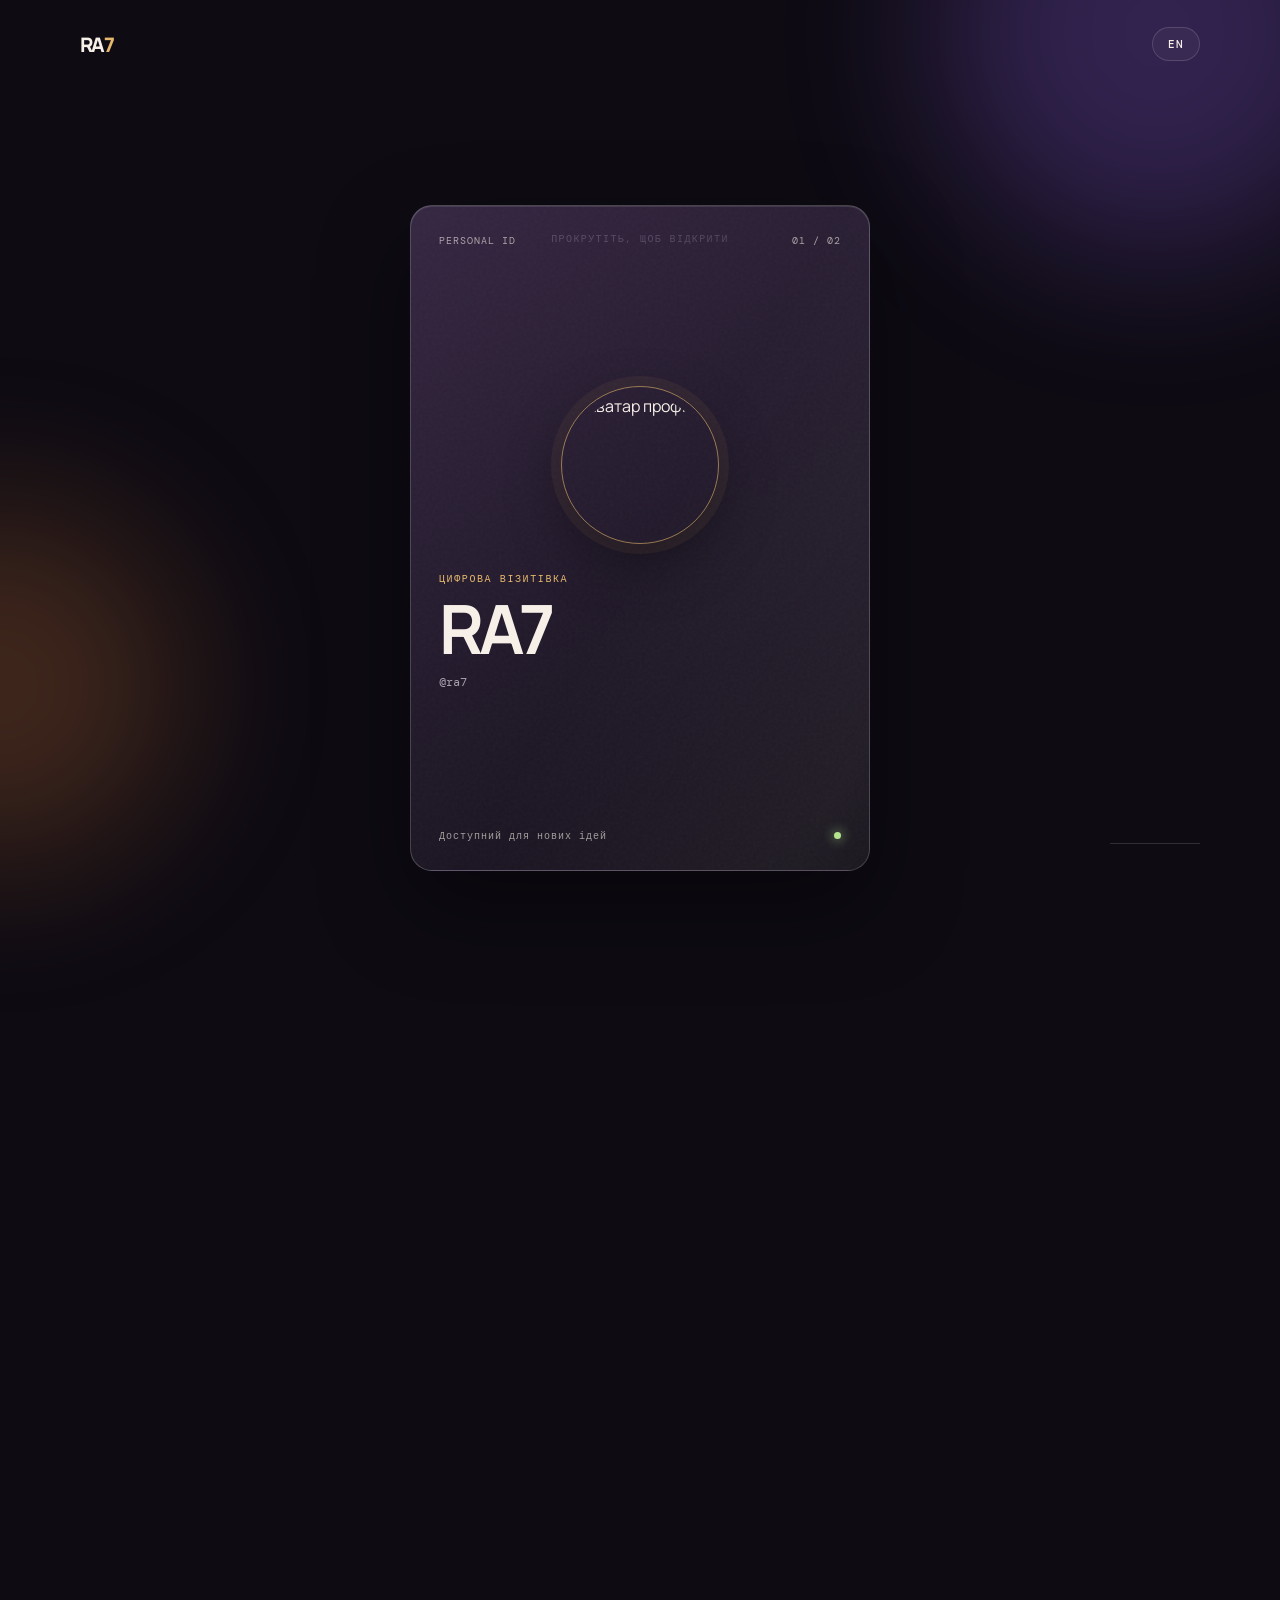
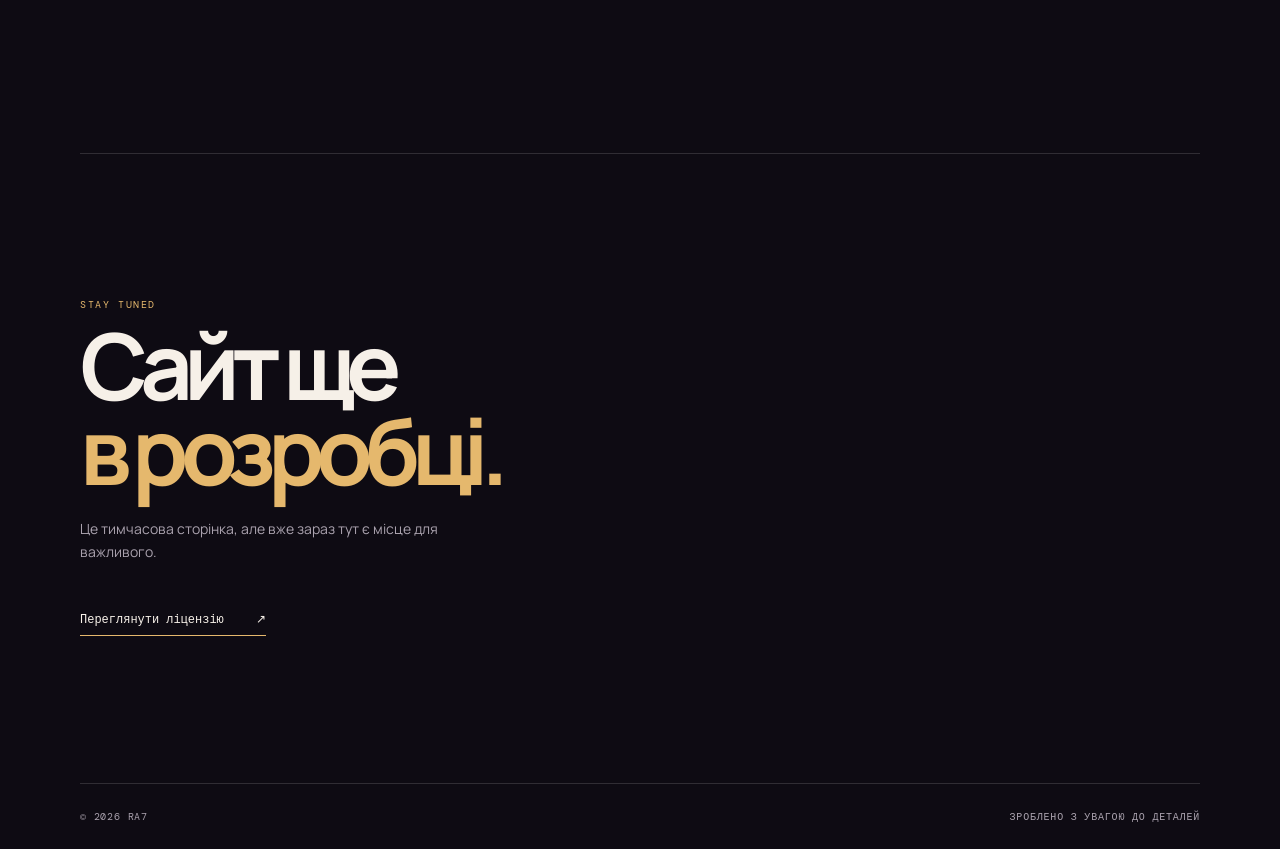
==== commit 2f2421c4: "v2" ====
--- a/index.html
+++ b/index.html
@@ -44,7 +44,7 @@
               <div class="contacts">
                 <a href="https://github.com/Ruslan-A7" target="_blank" rel="noreferrer"><span>GitHub</span><span>↗</span></a>
                 <a href="https://www.instagram.com/ruslan_a7" target="_blank" rel="noreferrer"><span>Instagram</span><span>↗</span></a>
-                <a href="#license"><span data-i18n="licenseLink">Ліцензія</span><span>↘</span></a>
+                <a href="/ra7-license"><span data-i18n="licenseLink">Ліцензія</span><span>↗</span></a>
               </div>
             </div>
             <div class="card-footer"><span>RA7 / 2026</span><span>✦</span></div>
@@ -58,16 +58,12 @@
       <p class="section-kicker">STAY TUNED</p>
       <h2 data-i18n="buildingTitle">Сайт ще<br><em>в розробці.</em></h2>
       <p data-i18n="buildingText">Це тимчасова сторінка, але вже зараз тут є місце для важливого.</p>
-      <a class="text-link" href="#license"><span data-i18n="readLicense">Переглянути ліцензію</span><span>↘</span></a>
+      <a class="text-link" href="/ra7-license"><span data-i18n="readLicense">Переглянути ліцензію</span><span>↗</span></a>
     </section>
 
-    <section id="license" class="license-page shell">
-      <div class="license-heading"><p class="section-kicker">DOCUMENT / 001</p><h2 data-i18n="licenseTitle">Ліцензія</h2><p data-i18n="licenseIntro">Умови використання цього цифрового простору.</p></div>
-      <article class="license-paper" data-license-content><p>Loading...</p></article>
-    </section>
   </main>
 
   <footer class="site-footer shell"><span>© 2026 RA7</span><span data-i18n="footerText">Зроблено з увагою до деталей</span></footer>
-  <script src="/app.js" defer></script>
+  <script src="/app.js?v=9" defer></script>
 </body>
 </html>
